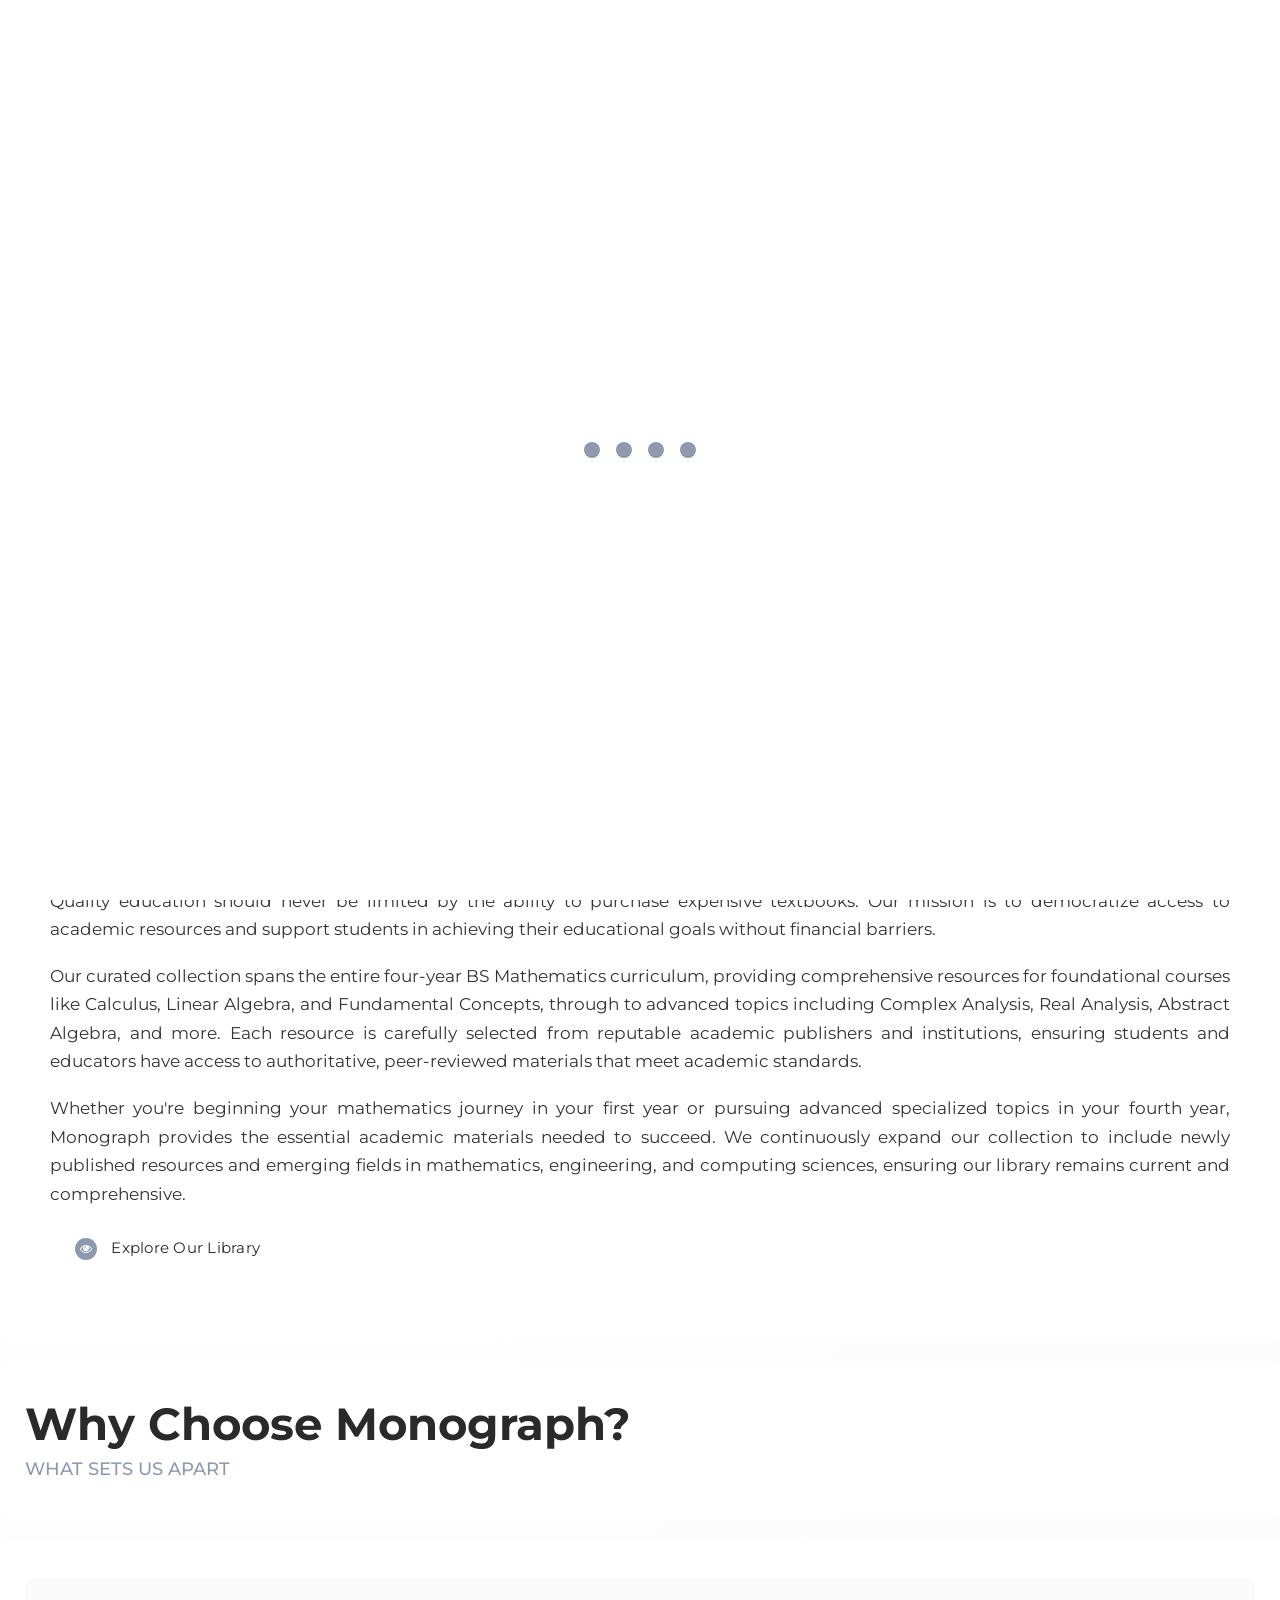
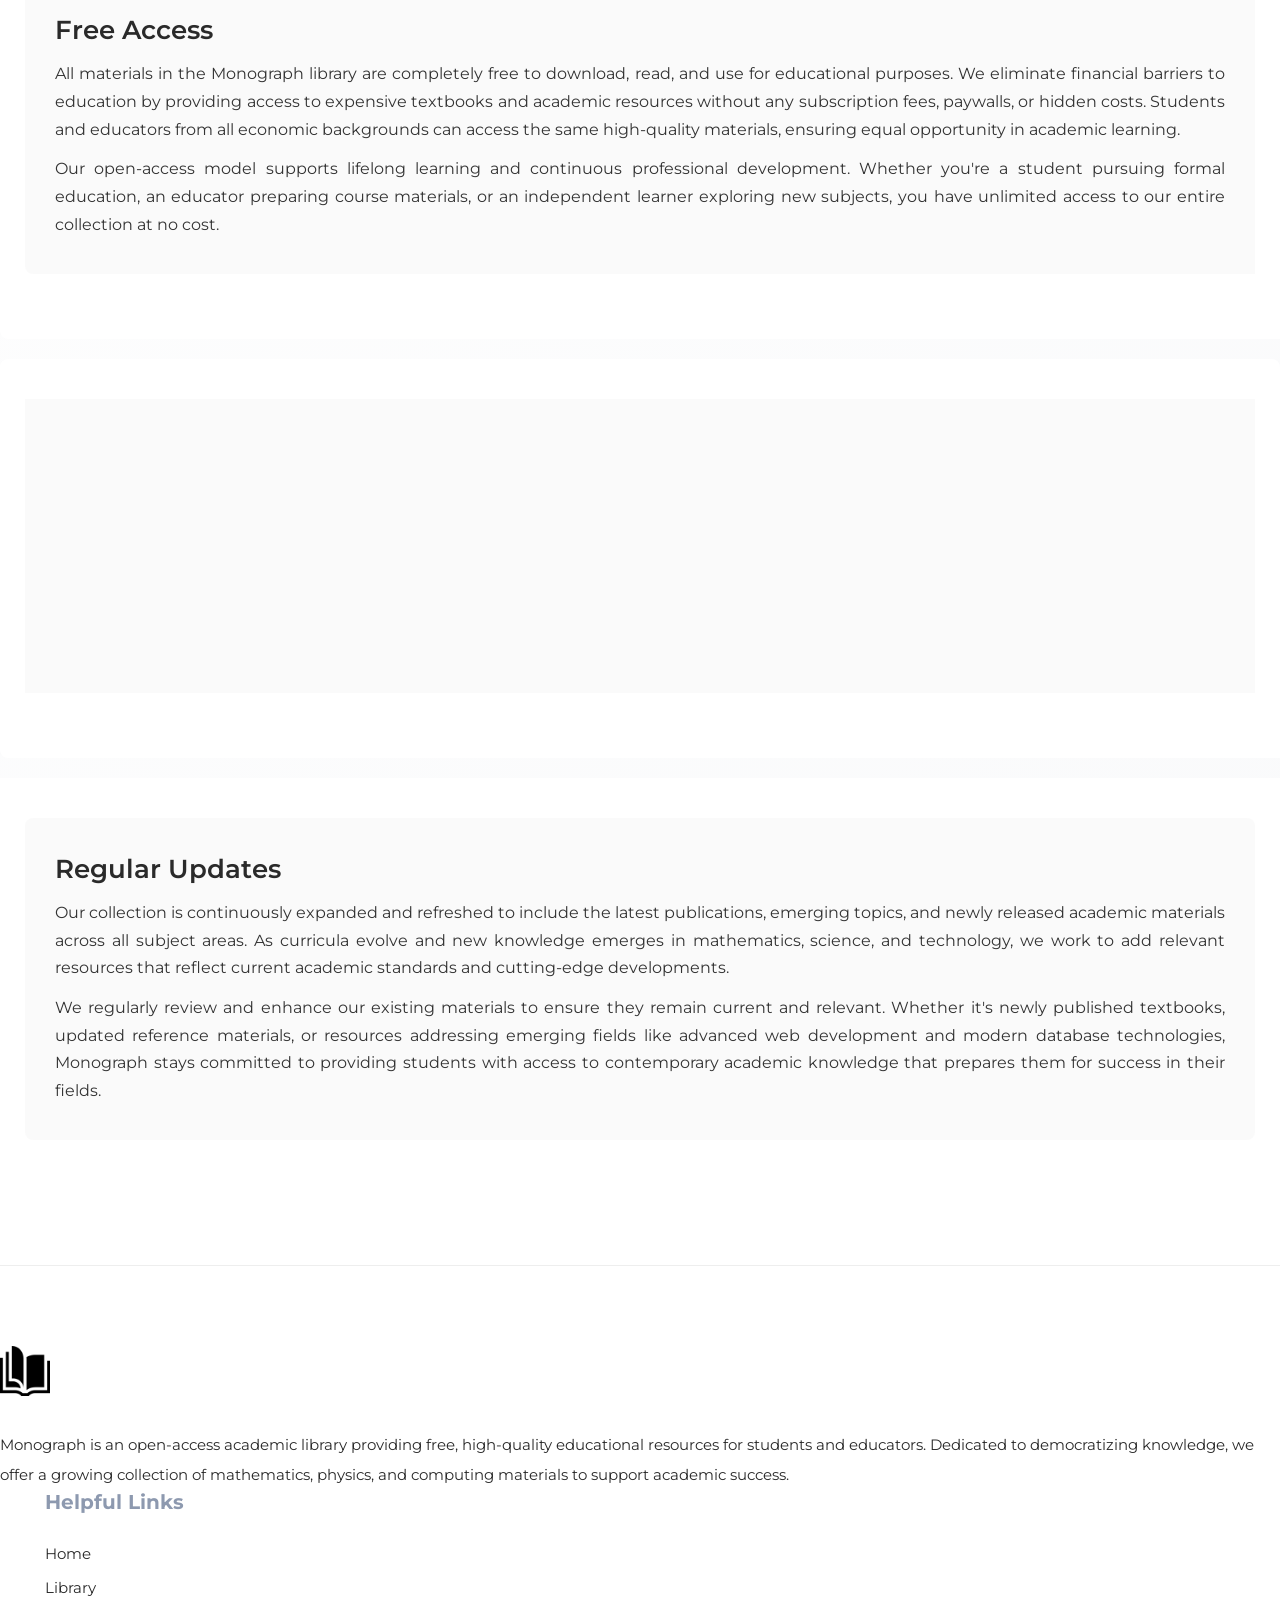
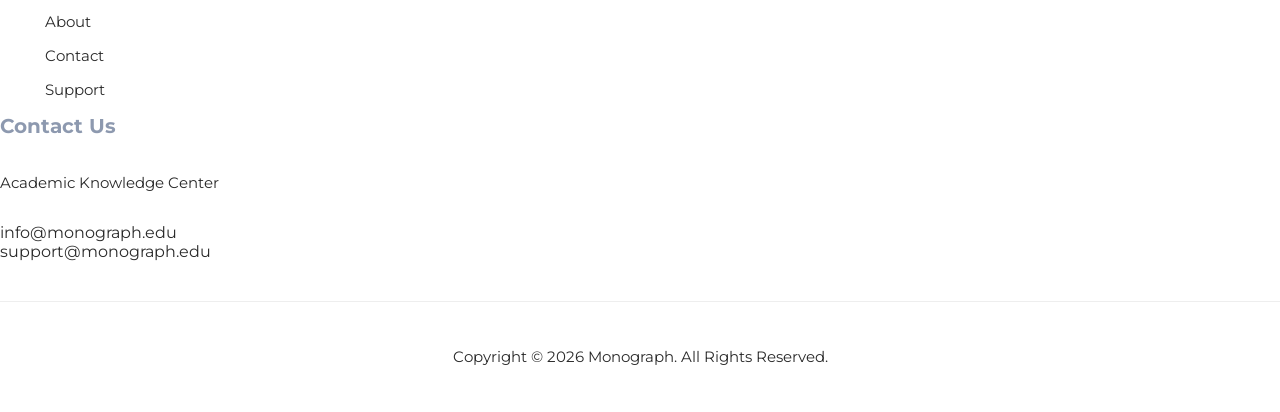
==== about.html @ db0bbe28 "Add files via upload" ====
<!DOCTYPE html>
<html lang="en">

  <head>

    <meta charset="UTF-8">
    <meta name="viewport" content="width=device-width, initial-scale=1, shrink-to-fit=no">
    <meta name="description" content="">
    <meta name="author" content="">
    <link rel="preconnect" href="https://fonts.gstatic.com">
    <link href="https://fonts.googleapis.com/css2?family=Montserrat:wght@100;200;300;400;500;600;700;800;900&display=swap" rel="stylesheet">
    
    <!-- Favicon -->
    <link rel="icon" type="image/png" href="assets/images/white-book-logo.png">

    <title>Monograph - Academic PDF Library</title>

    <!-- Bootstrap core CSS -->
    <link href="vendor/bootstrap/css/bootstrap.min.css" rel="stylesheet">

    <!-- Additional CSS Files -->
    <link rel="stylesheet" href="assets/css/fontawesome.css">
    <link rel="stylesheet" href="assets/css/styles.css">
    <link rel="stylesheet" href="assets/css/animated.css">
  </head>

<body>

  <!-- ***** Preloader Start ***** -->
  <div id="js-preloader" class="js-preloader">
    <div class="preloader-inner">
      <span class="dot"></span>
      <div class="dots">
        <span></span>
        <span></span>
        <span></span>
      </div>
    </div>
  </div>
  <!-- ***** Preloader End ***** -->

  <!-- ***** Header Area Start ***** -->
  <header class="header-area header-sticky wow slideInDown" data-wow-duration="0.75s" data-wow-delay="0s">
    <div class="container">
      <div class="row">
        <div class="col-12">
          <nav class="main-nav">
            <!-- ***** Logo Start ***** -->
            <a href="index.html" class="logo">
              <img src="assets/images/black-book-logo.png" alt="Monograph" style="height: 40px; width: auto;">
            </a>
            <!-- ***** Logo End ***** -->
            <!-- ***** Menu Start ***** -->
            <ul class="nav">
              <li><a href="index.html">Home</a></li>
              <li><a href="library.html">Library</a></li>
              <li><a href="about.html" class="active">About</a></li>
              <li><a href="contact.html">Contact</a></li> 
            </ul>        
            <a class='menu-trigger'>
                <span>Menu</span>
            </a>
            <!-- ***** Menu End ***** -->
          </nav>
        </div>
      </div>
    </div>
  </header>
  <!-- ***** Header Area End ***** -->

  <div class="page-heading">
    <div class="container">
      <div class="row">
        <div class="col-lg-8">
          <div class="top-text header-text">
            <h6>About Monograph</h6>
            <h2>Learn More About Our Mission</h2>
          </div>
        </div>
      </div>
    </div>
  </div>

  <div class="about-page">
    <div class="container">
      <div class="row">
        <div class="col-lg-12 about-section">
          <div class="section-heading">
            <h2>About Monograph</h2>
            <h6>Our Mission and Vision</h6>
          </div>
        </div>
        <div class="col-lg-12 about-section">
          <div class="right-content">
            <h4>Free Access to Academic Knowledge</h4>
            <p>Monograph is dedicated to providing completely free access to high-quality academic books and resources for all students and educators. Our comprehensive digital library contains textbooks, reference materials, lecture notes, and research papers across multiple academic disciplines including mathematics, physics, computer science, database management, web development, and specialized engineering fields.</p>
            <p>We firmly believe that knowledge should be accessible to everyone, regardless of their financial circumstances or geographical location. Quality education should never be limited by the ability to purchase expensive textbooks. Our mission is to democratize access to academic resources and support students in achieving their educational goals without financial barriers.</p>
            <p>Our curated collection spans the entire four-year BS Mathematics curriculum, providing comprehensive resources for foundational courses like Calculus, Linear Algebra, and Fundamental Concepts, through to advanced topics including Complex Analysis, Real Analysis, Abstract Algebra, and more. Each resource is carefully selected from reputable academic publishers and institutions, ensuring students and educators have access to authoritative, peer-reviewed materials that meet academic standards.</p>
            <p>Whether you're beginning your mathematics journey in your first year or pursuing advanced specialized topics in your fourth year, Monograph provides the essential academic materials needed to succeed. We continuously expand our collection to include newly published resources and emerging fields in mathematics, engineering, and computing sciences, ensuring our library remains current and comprehensive.</p>
            <div class="main-white-button">
              <a href="library.html"><i class="fa fa-eye"></i> Explore Our Library</a>
            </div>
          </div>
        </div>
        <div class="col-lg-12 about-section">
          <div class="section-heading">
            <h2>Why Choose Monograph?</h2>
            <h6>What Sets Us Apart</h6>
          </div>
        </div>
        <div class="col-lg-4 about-section">
          <div class="about-item">
            <h4>Free Access</h4>
            <p>All materials in the Monograph library are completely free to download, read, and use for educational purposes. We eliminate financial barriers to education by providing access to expensive textbooks and academic resources without any subscription fees, paywalls, or hidden costs. Students and educators from all economic backgrounds can access the same high-quality materials, ensuring equal opportunity in academic learning.</p>
            <p>Our open-access model supports lifelong learning and continuous professional development. Whether you're a student pursuing formal education, an educator preparing course materials, or an independent learner exploring new subjects, you have unlimited access to our entire collection at no cost.</p>
          </div>
        </div>
        <div class="col-lg-4 about-section">
          <div class="about-item">
            <h4>Quality Content</h4>
            <p>Every resource in our library meets rigorous academic standards. We carefully curate and verify all materials to ensure they are sourced from reputable publishers, recognized academic institutions, and established scholars in their respective fields. Our collection includes peer-reviewed textbooks, scholarly works, and materials from universities known for academic excellence.</p>
            <p>We maintain strict quality control to ensure accuracy, relevance, and pedagogical value. Each addition to our library is evaluated for correctness, clarity of presentation, and alignment with current academic standards. By providing only vetted, authoritative materials, we ensure that students receive reliable information they can depend on for their studies and research.</p>
          </div>
        </div>
        <div class="col-lg-4 about-section">
          <div class="about-item">
            <h4>Regular Updates</h4>
            <p>Our collection is continuously expanded and refreshed to include the latest publications, emerging topics, and newly released academic materials across all subject areas. As curricula evolve and new knowledge emerges in mathematics, science, and technology, we work to add relevant resources that reflect current academic standards and cutting-edge developments.</p>
            <p>We regularly review and enhance our existing materials to ensure they remain current and relevant. Whether it's newly published textbooks, updated reference materials, or resources addressing emerging fields like advanced web development and modern database technologies, Monograph stays committed to providing students with access to contemporary academic knowledge that prepares them for success in their fields.</p>
          </div>
        </div>
      </div>
    </div>
  </div>

  <footer>
    <div class="container">
      <div class="row">
        <div class="col-lg-4">
          <div class="about">
            <div class="logo">
              <img src="assets/images/black-book-logo.png" alt="Monograph" style="height: 50px; width: auto;">
            </div>
            <p>Monograph is an open-access academic library providing free, high-quality educational resources for students and educators. Dedicated to democratizing knowledge, we offer a growing collection of mathematics, physics, and computing materials to support academic success.</p>
          </div>
        </div>
        <div class="col-lg-4">
          <div class="helpful-links">
            <h4>Helpful Links</h4>
            <div class="row">
              <div class="col-lg-6">
                <ul>
                  <li><a href="index.html">Home</a></li>
                  <li><a href="library.html">Library</a></li>
                  <li><a href="about.html">About</a></li>
                  <li><a href="contact.html">Contact</a></li>
                </ul>
              </div>
              <div class="col-lg-6">
                <ul>
                  <li><a href="#">Support</a></li>
                </ul>
              </div>
            </div>
          </div>
        </div>
        <div class="col-lg-4">
          <div class="contact-us">
            <h4>Contact Us</h4>
            <p>Academic Knowledge Center</p>
            <div class="row">
              <div class="col-lg-6">
                <a href="#">info@monograph.edu</a>
              </div>
              <div class="col-lg-6">
                <a href="#">support@monograph.edu</a>
              </div>
            </div>
          </div>
        </div>
        <div class="col-lg-12">
          <div class="sub-footer">
            <p>Copyright © 2026 Monograph. All Rights Reserved.</p>
          </div>
        </div>
      </div>
    </div>
  </footer>

  <!-- Scripts -->
  <script src="vendor/jquery/jquery.min.js"></script>
  <script src="vendor/bootstrap/js/bootstrap.bundle.min.js"></script>
  <script src="assets/js/animation.js"></script>
  <script src="assets/js/custom.js"></script>

  <!-- Navigation Color Change on Scroll -->
  <script>
    document.addEventListener('DOMContentLoaded', function() {
      const navbar = document.querySelector('.header-area');
      const navLinks = document.querySelectorAll('.header-area .main-nav .nav li a');
      
      // Add inline styles to ensure Contact link changes color
      const style = document.createElement('style');
      style.textContent = `
        .header-area.scrolled-nav .main-nav .nav li a { color: #2a2a2a !important; }
        .header-area.scrolled-nav .main-nav .nav li a.active { color: #8d99af !important; }
        .header-area.scrolled-nav .main-nav .nav li:last-child a { color: #2a2a2a !important; }
        .header-area.scrolled-nav .main-nav .nav li:last-child a:hover { color: #8d99af !important; }
      `;
      document.head.appendChild(style);
      
      window.addEventListener('scroll', function() {
        const scrollPosition = window.scrollY;
        
        // If scrolled down more than 100px, change navigation colors
        if (scrollPosition > 100) {
          if (!navbar.classList.contains('scrolled-nav')) {
            navbar.classList.add('scrolled-nav');
          }
        } else {
          navbar.classList.remove('scrolled-nav');
        }
      });
      
      // Intersection Observer for About Page Section Animations
      const sections = document.querySelectorAll('.about-section');
      
      const observerOptions = {
        threshold: 0.2,
        rootMargin: '0px 0px -50px 0px'
      };
      
      const observer = new IntersectionObserver(function(entries) {
        entries.forEach(entry => {
          if (entry.isIntersecting) {
            entry.target.classList.add('fade-in');
          }
        });
      }, observerOptions);
      
      sections.forEach(section => {
        observer.observe(section);
      });
    });
  </script>

</body>

</html>
---- assets/css/styles.css ----
/*

Monograph - Academic Digital Library

*/

/* 
---------------------------------------------
font & reset css
--------------------------------------------- 
*/
@import url('https://fonts.googleapis.com/css2?family=Montserrat:wght@100;200;300;400;500;600;700;800;900&display=swap');
/* 
---------------------------------------------
reset
--------------------------------------------- 
*/
html, body, div, span, applet, object, iframe, h1, h2, h3, h4, h5, h6, p, blockquote, div
pre, a, abbr, acronym, address, big, cite, code, del, dfn, em, font, img, ins, kbd, q,
s, samp, small, strike, strong, sub, sup, tt, var, b, u, i, center, dl, dt, dd, ol, ul, li,
figure, header, nav, section, article, aside, footer, figcaption {
  margin: 0;
  padding: 0;
  border: 0;
  outline: 0;
}

/* clear fix */
.grid:after {
  content: '';
  display: block;
  clear: both;
}

/* ---- .grid-item ---- */

.grid-sizer,
.grid-item {
  width: 50%;
}

.grid-item {
  float: left;
}

.grid-item img {
  display: block;
  max-width: 100%;
}

.clearfix:after {
  content: ".";
  display: block;
  clear: both;
  visibility: hidden;
  line-height: 0;
  height: 0;
}

.clearfix {
  display: inline-block;
}

html[xmlns] .clearfix {
  display: block;
}

* html .clearfix {
  height: 1%;
}

ul, li {
  padding: 0;
  margin: 0;
  list-style: none;
}

header, nav, section, article, aside, footer, hgroup {
  display: block;
}

* {
  box-sizing: border-box;
}

html, body {
  font-family: 'Montserrat', sans-serif;
  font-weight: 400;
  background-color: #fff;
  -ms-text-size-adjust: 100%;
  -webkit-font-smoothing: antialiased;
  -moz-osx-font-smoothing: grayscale;
}

a {
  text-decoration: none !important;
}

h1, h2, h3, h4, h5, h6 {
  margin-top: 0px;
  margin-bottom: 0px;
}

ul {
  margin-bottom: 0px;
}

p {
  font-size: 15px;
  line-height: 30px;
  color: #2a2a2a;
}

img {
  margin-bottom: -3px;
  width: 100%;
  overflow: hidden;
}

/* 
---------------------------------------------
global styles
--------------------------------------------- 
*/
html,
body {
  background: #fff;
  font-family: 'Montserrat', sans-serif;
}

::selection {
  background: #03a4ed;
  color: #fff;
}

::-moz-selection {
  background: #03a4ed;
  color: #fff;
}

@media (max-width: 991px) {
  html, body {
    overflow-x: hidden;
  }
  .mobile-top-fix {
    margin-top: 30px;
    margin-bottom: 0px;
  }
  .mobile-bottom-fix {
    margin-bottom: 30px;
  }
  .mobile-bottom-fix-big {
    margin-bottom: 60px;
  }
}

.page-section {
  margin-top: 120px;
}

.section-heading h2 {
  font-size: 35px;
  margin-bottom: 25px;
  text-transform: capitalize;
  color: #2a2a2a;
  font-weight: 700;
  position: relative;
  z-index: 2;
  line-height: 44px;
}

.section-heading h6 {
  text-transform: uppercase;
  font-size: 15px;
  font-weight: 500;
  color: #8d99af;
}

.main-white-button a {
  display: inline-block;
  background-color: #fff;
  font-size: 15px;
  font-weight: 400;
  color: #2a2a2a;
  text-transform: capitalize;
  padding: 12px 25px;
  border-radius: 7px;
  letter-spacing: 0.25px;
  transition: all .3s;
}

.main-white-button a i {
  margin-right: 10px;
  width: 22px;
  height: 22px;
  background-color: #8d99af;
  color: #fff;
  border-radius: 50%;
  display: inline-block;
  text-align: center;
  font-size: 12px;
  line-height: 22px;
}

.main-white-button a:hover {
  background-color: #8d99af;
  color: #fff;
}

/* 
---------------------------------------------
header
--------------------------------------------- 
*/

.background-header {
  background-color: #fff!important;
  height: 80px!important;
  position: fixed!important;
  top: 0px;
  left: 0px;
  right: 0px;
  box-shadow: 0px 0px 10px rgba(0,0,0,0.15)!important;
}

.background-header .logo,
.background-header .main-nav .nav li a {
  color: #1e1e1e!important;
}

.background-header .main-nav .nav li:hover a {
  color: #8d99af!important;
}

.background-header .nav li a.active {
  color: #8d99af!important;
}

.header-area {
  background-color: transparent;
  border-bottom: 1px solid rgba(250,250,250,0.2);
  position: fixed;
  top: 0px;
  left: 0px;
  right: 0px;
  z-index: 100;
  height: 100px;
  -webkit-transition: all .5s ease 0s;
  -moz-transition: all .5s ease 0s;
  -o-transition: all .5s ease 0s;
  transition: all .5s ease 0s;
}

.header-area .main-nav {
  min-height: 80px;
  background: transparent;
}

.header-area .main-nav a.logo {
  background-image: url(../images/white-logo.png);
  width: 166px;
  height: 58px;
  display: inline-block;
  margin-top: 20px;
}

.background-header .main-nav a.logo {
  background-image: url(../images/black-logo.png);
  width: 164px;
  height: 58px;
  display: inline-block;
  margin-top: 10px;
}

.background-header .main-nav .nav {
  margin-top: 20px !important;
}

.header-area .main-nav .nav {
  float: right;
  margin-top: 30px;
  margin-right: 0px;
  background-color: transparent;
  -webkit-transition: all 0.3s ease 0s;
  -moz-transition: all 0.3s ease 0s;
  -o-transition: all 0.3s ease 0s;
  transition: all 0.3s ease 0s;
  position: relative;
  z-index: 999;
}

.header-area .main-nav .nav li {
  padding-left: 30px;
  padding-right: 30px;
}

.header-area .main-nav .nav li:last-child {
  padding-right: 0px;
  padding-left: 40px;
}

.header-area .main-nav .nav li:last-child a ,
.background-header .main-nav .nav li:last-child a {
  color: #2a2a2a !important;
  text-transform: capitalize;
  padding: 0px 20px;
  font-weight: 400;
}

.header-area .main-nav .nav li:last-child a i,
.background-header .main-nav .nav li:last-child a i {
  font-size: 12px!important;
  font-weight: 400 !important;
}

.background-header .main-nav .nav li:last-child .main-white-button a {
  background-color: #8d99af;
  color: #fff !important;
}

.background-header .main-nav .nav li:last-child .main-white-button a i {
  background-color: #fff;
  color: #8d99af;
}

.header-area .main-nav .nav li:last-child a {
  color: #fff !important;
}

.header-area .main-nav .nav li:last-child a:hover {
  color: #8d99af !important;
}

.header-area .main-nav .nav li:last-child a.active {
  color: #8d99af !important;
}

.header-area .main-nav .nav li a {
  display: block;
  font-weight: 500;
  font-size: 14px;
  color: #fff;
  text-transform: uppercase;
  -webkit-transition: all 0.3s ease 0s;
  -moz-transition: all 0.3s ease 0s;
  -o-transition: all 0.3s ease 0s;
  transition: all 0.3s ease 0s;
  height: 40px;
  line-height: 40px;
  border: transparent;
  letter-spacing: 1px;
}

.header-area .main-nav .nav li:hover a,
.header-area .main-nav .nav li a.active {
  color: #8d99af!important;
}

.background-header .main-nav .nav li:hover a,
.background-header .main-nav .nav li a.active {
  color: #8d99af!important;
  opacity: 1;
}

.header-area .main-nav .nav li:last-child a:hover ,
.background-header .main-nav .nav li:last-child a:hover {
  background-color: transparent;
  color: #8d99af !important;
}

.header-area .main-nav .menu-trigger {
  cursor: pointer;
  display: block;
  position: absolute;
  top: 33px;
  width: 32px;
  height: 40px;
  text-indent: -9999em;
  z-index: 99;
  right: 40px;
  display: none;
}

.background-header .main-nav .menu-trigger {
  top: 23px;
}

.header-area .main-nav .menu-trigger span,
.header-area .main-nav .menu-trigger span:before,
.header-area .main-nav .menu-trigger span:after {
  -moz-transition: all 0.4s;
  -o-transition: all 0.4s;
  -webkit-transition: all 0.4s;
  transition: all 0.4s;
  background-color: #1e1e1e;
  display: block;
  position: absolute;
  width: 30px;
  height: 2px;
  left: 0;
}

.background-header .main-nav .menu-trigger span,
.background-header .main-nav .menu-trigger span:before,
.background-header .main-nav .menu-trigger span:after {
  background-color: #1e1e1e;
}

.header-area .main-nav .menu-trigger span:before,
.header-area .main-nav .menu-trigger span:after {
  -moz-transition: all 0.4s;
  -o-transition: all 0.4s;
  -webkit-transition: all 0.4s;
  transition: all 0.4s;
  background-color: #1e1e1e;
  display: block;
  position: absolute;
  width: 30px;
  height: 2px;
  left: 0;
  width: 75%;
}

.background-header .main-nav .menu-trigger span:before,
.background-header .main-nav .menu-trigger span:after {
  background-color: #1e1e1e;
}

.header-area .main-nav .menu-trigger span:before,
.header-area .main-nav .menu-trigger span:after {
  content: "";
}

.header-area .main-nav .menu-trigger span {
  top: 16px;
}

.header-area .main-nav .menu-trigger span:before {
  -moz-transform-origin: 33% 100%;
  -ms-transform-origin: 33% 100%;
  -webkit-transform-origin: 33% 100%;
  transform-origin: 33% 100%;
  top: -10px;
  z-index: 10;
}

.header-area .main-nav .menu-trigger span:after {
  -moz-transform-origin: 33% 0;
  -ms-transform-origin: 33% 0;
  -webkit-transform-origin: 33% 0;
  transform-origin: 33% 0;
  top: 10px;
}

.header-area .main-nav .menu-trigger.active span,
.header-area .main-nav .menu-trigger.active span:before,
.header-area .main-nav .menu-trigger.active span:after {
  background-color: transparent;
  width: 100%;
}

.header-area .main-nav .menu-trigger.active span:before {
  -moz-transform: translateY(6px) translateX(1px) rotate(45deg);
  -ms-transform: translateY(6px) translateX(1px) rotate(45deg);
  -webkit-transform: translateY(6px) translateX(1px) rotate(45deg);
  transform: translateY(6px) translateX(1px) rotate(45deg);
  background-color: #1e1e1e;
}

.background-header .main-nav .menu-trigger.active span:before {
  background-color: #1e1e1e;
}

.header-area .main-nav .menu-trigger.active span:after {
  -moz-transform: translateY(-6px) translateX(1px) rotate(-45deg);
  -ms-transform: translateY(-6px) translateX(1px) rotate(-45deg);
  -webkit-transform: translateY(-6px) translateX(1px) rotate(-45deg);
  transform: translateY(-6px) translateX(1px) rotate(-45deg);
  background-color: #1e1e1e;
}

.background-header .main-nav .menu-trigger.active span:after {
  background-color: #1e1e1e;
}

.header-area.header-sticky {
  min-height: 80px;
}

.header-area .nav {
  margin-top: 30px;
}

.header-area.header-sticky .nav li a.active {
  color: #8d99af;
}

@media (max-width: 1200px) {
  .header-area .main-nav .nav li {
    padding-left: 12px;
    padding-right: 12px;
  }
  .header-area .main-nav:before {
    display: none;
  }
}

@media (max-width: 992px) {
  .header-area .main-nav .nav li:last-child  ,
  .background-header .main-nav .nav li:last-child {
    display: none;
  }
  .header-area .main-nav .nav li:nth-child(6),
  .background-header .main-nav .nav li:nth-child(6) {
    padding-right: 0px;
  }
}

@media (max-width: 767px) {
  .background-header .main-nav .nav {
    margin-top: 80px !important;
  }
  .header-area .main-nav .logo {
    color: #1e1e1e;
  }
  .header-area.header-sticky .nav li a:hover,
  .header-area.header-sticky .nav li a.active {
    color: #8d99af!important;
    opacity: 1;
  }
  .header-area {
    background-color: #f7f7f7;
    padding: 0px 15px;
    height: 100px;
    box-shadow: none;
    text-align: center;
  }
  .header-area .container {
    padding: 0px;
  }
  .header-area .logo {
    margin-left: 30px;
  }
  .header-area .menu-trigger {
    display: block !important;
  }
  .header-area .main-nav {
    overflow: hidden;
  }
  .header-area .main-nav .nav {
    float: none;
    width: 100%;
    display: none;
    -webkit-transition: all 0s ease 0s;
    -moz-transition: all 0s ease 0s;
    -o-transition: all 0s ease 0s;
    transition: all 0s ease 0s;
    margin-left: 0px;
  }
  .background-header .nav {
    margin-top: 80px;
  }
  .header-area .main-nav .nav li:first-child {
    border-top: 1px solid #eee;
  }
  .header-area.header-sticky .nav {
    margin-top: 100px;
  }
  .header-area .main-nav .nav li {
    width: 100%;
    background: #fff;
    border-bottom: 1px solid #e7e7e7;
    padding-left: 0px !important;
    padding-right: 0px !important;
  }
  .header-area .main-nav .nav li a {
    height: 50px !important;
    line-height: 50px !important;
    padding: 0px !important;
    border: none !important;
    background: #f7f7f7 !important;
    color: #191a20 !important;
  }
  .header-area .main-nav .nav li a:hover {
    background: #eee !important;
    color: #8d99af!important;
  }
}

@media (min-width: 767px) {
  .header-area .main-nav .nav {
    display: flex !important;
  }
}



/* 
---------------------------------------------
Banner Style
--------------------------------------------- 
*/

.main-banner {
  background-repeat: no-repeat;
  background-position: center center;
  background-size: cover;
  background-attachment: fixed;
  background-image: url(../images/banner-bg.jpg);
  padding: 250px 0px 150px 0px;
  position: relative;
  overflow: hidden;
  min-height: 600px;
  display: flex;
  align-items: center;
  justify-content: center;
}

.main-banner .top-text {
  text-align: center;
}

.main-banner .top-text h6 {
  color: #fff;
  font-size: 15px;
  font-weight: 500;
  text-transform: uppercase;
}

.main-banner .top-text h2 {
  color: #fff;
  font-size: 45px;
  font-weight: 800;
  text-transform: capitalize;
  margin-top: 15px;
  margin-bottom: 45px;
}

.main-banner ul.categories {
  width: 100%;
  margin-top: 60px;
  text-align: center;
}

.main-banner ul.categories li {
  display: inline-block;
  text-align: center;
  width: 18%;
}

.main-banner ul.categories li a {
  color: #fff;
  text-align: center;
  font-size: 15px;
  margin-top: 15px;
}

.main-banner ul.categories li .icon {
  display: block;
  margin: 0 auto 12px auto;
  width: 66px;
  height: 66px;
  border-radius: 50%;
  text-align: center;
  line-height: 62px;
  color: #8d99af;
  background-color: #fff;
  transition: all .5s;
}

.main-banner ul.categories li a:hover .icon {
  background-color: #2b2d42;
}

.main-banner ul.categories li .icon img {
  max-width: 27px;
}





/*
---------------------------------------
Popular Categories
---------------------------------------
*/

.popular-categories {
  margin-top: 120px;
  position: relative;
  z-index: 1;
}

.popular-categories .section-heading {
  text-align: center;
  margin-bottom: 80px;
}

.popular-categories .naccs {
  position: relative;
  background-color: #2b2d42;
  border-radius: 7px;
}

.popular-categories .icon {
  display: inline-block;
  width: 66px;
  height: 66px;
  border-radius: 50%;
  text-align: center;
  line-height: 62px;
  color: #8d99af;
  background-color: #fff;
  margin-right: 15px;
}

.popular-categories .icon img {
  max-width: 27px;
}

.popular-categories .naccs .menu div.first-thumb {
  border-top-left-radius: 7px;
}

.popular-categories .naccs .menu div.last-thumb {
  margin-bottom: 0px;
  border-bottom-left-radius: 7px;
}

.popular-categories .naccs .menu div:last-child {
  margin-bottom: 0px;
  border-bottom-left-radius: 7px;
}

.popular-categories .naccs .menu div {
  color: #fff;
  font-size: 15px;
  background-color: #8d99af;
  margin-bottom: 1px;
  height: 126px;
  text-align: left;
  padding: 0px 15px;
  line-height: 126px;
  cursor: pointer;
  position: relative;
  transition: 1s all cubic-bezier(0.075, 0.82, 0.165, 1);
}

.popular-categories .naccs .menu div.active,
.popular-categories .naccs .menu div.active .thumb {
  background-color: #2b2d42;
}

.popular-categories ul.nacc {
  position: relative;
  min-height: 100%;
  list-style: none;
  margin: 0;
  padding: 0;
  transition: 0.5s all cubic-bezier(0.075, 0.82, 0.165, 1);
}

.popular-categories ul.nacc li {
  opacity: 0;
  transform: translateX(-50px);
  position: absolute;
  list-style: none;
  transition: 1s all cubic-bezier(0.075, 0.82, 0.165, 1);
}

.popular-categories ul.nacc li.active {
  transition-delay: 0.3s;
  position: relative;
  z-index: 2;
  opacity: 1;
  transform: translateX(0px);
}

.popular-categories ul.nacc li {
  width: 100%;
}

.popular-categories .nacc .thumb .left-text {
  margin-left: 30px;
}

.popular-categories .nacc .thumb .left-text h4 {
  color: #fff;
  font-size: 20px;
  font-weight: 700;
  line-height: 35px;
  margin-bottom: 30px;
}

.popular-categories .nacc .thumb .left-text p {
  color: #fff;
  margin-bottom: 30px;
}

.popular-categories .nacc .thumb .right-image {
  padding: 60px;
  display: inline-flex;
} 

.popular-categories .nacc .thumb img {
  border-radius: 7px;
}

.popular-categories .nacc .thumb .left-text .main-white-button a{
  width: 100%;
  text-align: center;
}




/*
---------------------------------------------
Footer
---------------------------------------------
*/

footer {
  border-top: 1px solid #eee;
  padding-top: 80px;
  margin-top: 60px;
  clear: both;
  position: relative;
  z-index: 10;
}

footer h4 {
  font-size: 20px;
  font-weight: 700;
  color: #8d99af;
  margin-bottom: 30px;
}

footer p,
footer a {
  color: #2a2a2a;
}

footer .logo img {
  max-width: 163px;
  margin-bottom: 30px;
}

footer .helpful-links {
  margin: 0px 45px;
}

footer .helpful-links ul li {
  display: block;
  margin-bottom: 15px;
}

footer .helpful-links ul li a {
  font-size: 15px;
  transition: all .3s;
  cursor: pointer;
  display: block;
  text-decoration: none;
}

footer .helpful-links ul li a:hover {
  color: #8d99af;
  border-bottom: 1px solid #8d99af;
}

footer .contact-us p {
  margin-bottom: 25px;
}

footer .contact-us a {
  transition: all .3s;
  cursor: pointer;
  display: block;
  text-decoration: none;
}

footer .contact-us a:hover {
  color: #8d99af;
  border-bottom: 1px solid #8d99af;
}

footer .sub-footer {
  text-align: center;
  margin-top: 40px;
  padding: 40px 0px;
  border-top: 1px solid #eee;
}



/* 
---------------------------------------------
contact
--------------------------------------------- 
*/

.contact-page {
  margin: 120px 0px;
}

.contact-page .inner-content {
  background-color: #f7f7f7;
  border-radius: 7px;
  overflow: hidden;
}

.contact-page .inner-content #map {
  margin-bottom: -8px;
  overflow: hidden;
  border-top-left-radius: 7px;
  border-bottom-left-radius: 7px;
}

form#contact {
  position: relative;
  margin: 0px 60px 0px 45px;
}

form#contact input {
  width: 100%;
  height: 46px;
  border-radius: 7px;
  background-color: transparent;
  border: 1px solid #8d99af;
  outline: none;
  font-size: 15px;
  font-weight: 300;
  color: #8d99af;
  padding: 0px 15px;
  margin-bottom: 30px;
}

form#contact ul li {
  display: inline-block;
  margin-right: 30px;
}

form#contact ul li:last-child {
  margin-right: 0px;
}

form#contact input[type=checkbox] {
  display: inline-block;
  width: 15px;
  min-width: 15px;
  height: 15px;
  background-color: transparent;
  border: 1px solid #8d99af;
  outline: none;
  cursor: pointer;
}

form#contact span {
  color: #8d99af;
  font-size: 14px;
  font-weight: 500;
  margin-left: 8px;
}

form#contact input::placeholder {
  color: #8d99af;
  font-weight: 500;
}

form#contact textarea {
  margin-top: 10px;
  width: 100%;
  min-width: 100%;
  max-width: 100%;
  max-height: 180px;
  min-height: 140px;
  height: 140px;
  border-radius: 7px;
  background-color: transparent;
  border: 1px solid #8d99af;
  outline: none;
  font-size: 15px;
  font-weight: 300;
  color: #8d99af;
  padding: 15px;
  margin-bottom: 30px;
}

form#contact textarea::placeholder {
  color: #8d99af;
  font-weight: 500;
}

form#contact button {
  margin-bottom: -15px;
  display: inline-block;
  background-color: #8d99af;
  font-size: 15px;
  font-weight: 400;
  color: #fff;
  text-transform: capitalize;
  padding: 12px 25px;
  border-radius: 7px;
  letter-spacing: 0.25px;
  border: none;
  outline: none;
  transition: all .3s;
}

form#contact button i {
  margin-right: 10px;
  width: 24px;
  height: 24px;
  background-color: #2b2d42;
  color: #fff;
  border-radius: 50%;
  display: inline-block;
  text-align: center;
  font-size: 12px;
  line-height: 24px;
}

form#contact button:hover {
  background-color: #2b2d42;
  color: #fff;
}


/* 
---------------------------------------------
Page Heading
--------------------------------------------- 
*/

.page-heading {
  background-repeat: no-repeat;
  background-position: center center;
  background-size: cover;
  background-attachment: fixed;
  background-image: url(../images/heading-bg.jpg);
  padding: 200px 0px 100px 0px;
  position: relative;
  overflow: hidden;
  min-height: 400px;
  display: flex;
  align-items: center;
  justify-content: flex-start;
}

.page-heading .top-text {
  text-align: left;
}

.page-heading .top-text h6 {
  color: #fff;
  font-size: 15px;
  font-weight: 500;
  text-transform: uppercase;
}

.page-heading .top-text h2 {
  color: #fff;
  line-height: 70px;
  font-size: 45px;
  font-weight: 800;
  text-transform: capitalize;
  margin-top: 15px;
}




/* 
---------------------------------------------
Listing Page
--------------------------------------------- 
*/



/* 
---------------------------------------------
Pre Loader
--------------------------------------------- 
*/

.js-preloader {
    position: fixed;
    top: 0;
    left: 0;
    right: 0;
    bottom: 0;
    background-color: #fff;
    display: -webkit-box;
    display: flex;
    -webkit-box-align: center;
    align-items: center;
    -webkit-box-pack: center;
    justify-content: center;
    opacity: 1;
    visibility: visible;
    z-index: 9999;
    -webkit-transition: opacity 0.25s ease;
    transition: opacity 0.25s ease;
}

.js-preloader.loaded {
    opacity: 0;
    visibility: hidden;
    pointer-events: none;
}

@-webkit-keyframes dot {
    50% {
        -webkit-transform: translateX(96px);
        transform: translateX(96px);
    }
}

@keyframes dot {
    50% {
        -webkit-transform: translateX(96px);
        transform: translateX(96px);
    }
}

@-webkit-keyframes dots {
    50% {
        -webkit-transform: translateX(-31px);
        transform: translateX(-31px);
    }
}

@keyframes dots {
    50% {
        -webkit-transform: translateX(-31px);
        transform: translateX(-31px);
    }
}

.preloader-inner {
    position: relative;
    width: 142px;
    height: 40px;
    background: #fff;
}

.preloader-inner .dot {
    position: absolute;
    width: 16px;
    height: 16px;
    top: 12px;
    left: 15px;
    background: #8d99af;
    border-radius: 50%;
    -webkit-transform: translateX(0);
    transform: translateX(0);
    -webkit-animation: dot 2.8s infinite;
    animation: dot 2.8s infinite;
}

.preloader-inner .dots {
    -webkit-transform: translateX(0);
    transform: translateX(0);
    margin-top: 12px;
    margin-left: 31px;
    -webkit-animation: dots 2.8s infinite;
    animation: dots 2.8s infinite;
}

.preloader-inner .dots span {
    display: block;
    float: left;
    width: 16px;
    height: 16px;
    margin-left: 16px;
    background: #8d99af;
    border-radius: 50%;
}


/* 
---------------------------------------------
About Page Animations & Styling
--------------------------------------------- 
*/

@keyframes fadeInUp {
    from {
        opacity: 0;
        transform: translateY(20px);
    }
    to {
        opacity: 1;
        transform: translateY(0);
    }
}

.about-page {
    background: linear-gradient(rgba(255, 255, 255, 0.92), rgba(255, 255, 255, 0.92)), url('../images/tabs-image-01.jpg') center/cover fixed;
    min-height: 100vh;
    position: relative;
}

.about-page::before {
    content: '';
    position: absolute;
    top: 0;
    left: 0;
    right: 0;
    bottom: 0;
    background: linear-gradient(135deg, rgba(255,255,255,0.08), rgba(141,153,175,0.05));
    pointer-events: none;
}

.about-page .container {
    position: relative;
    z-index: 1;
}

.about-page .about-section {
    padding: 40px 25px;
    margin: 20px 0;
    background: rgba(255, 255, 255, 0.88);
    backdrop-filter: blur(5px);
    border-radius: 8px;
    transition: opacity 0.6s ease-in-out;
    opacity: 1;
}

.about-section.fade-in {
    animation: fadeInUp 0.6s ease-in-out forwards;
}

.about-section.fade-out {
    opacity: 0.3;
}

.about-page .section-heading h2 {
    font-size: 2.8rem;
    margin-bottom: 12px;
    font-weight: 700;
}

.about-page .section-heading h6 {
    font-size: 1.1rem;
    margin-bottom: 0;
}

.about-page .right-content {
    padding: 30px 25px;
}

.about-page .right-content h4 {
    font-size: 1.8rem;
    font-weight: 600;
    margin-bottom: 20px;
    color: #2a2a2a;
}

.about-page .right-content p {
    font-size: 1.05rem;
    line-height: 1.7;
    color: #333;
    margin-bottom: 18px;
    text-align: justify;
}

.about-page .about-item {
    padding: 35px 30px;
    margin-bottom: 25px;
    background: rgba(249, 249, 249, 0.85);
    backdrop-filter: blur(4px);
    border-radius: 8px;
    transition: all 0.3s ease;
}

.about-page .about-item:hover {
    background: rgba(240, 240, 240, 0.9);
    transform: translateY(-3px);
}

.about-page .about-item h4 {
    font-size: 1.6rem;
    font-weight: 600;
    margin-bottom: 15px;
    color: #2a2a2a;
}

.about-page .about-item p {
    font-size: 1.02rem;
    line-height: 1.7;
    color: #333;
    margin-bottom: 12px;
    text-align: justify;
}

.about-page .about-item p:last-child {
    margin-bottom: 0;
}


/* 
---------------------------------------------
responsive
--------------------------------------------- 
*/

@media (max-width: 1200px) {
  .popular-categories .icon {
    margin-left: 50%;
    transform: translateX(-33px);
    text-align: center;
    display: inline-block;
  }
  .popular-categories .naccs .menu .thumb {
    color: transparent;
  }
}

@media (max-width: 992px) {
  .popular-categories .nacc .thumb .left-text {
    margin: 30px;
  }
  .popular-categories .nacc .thumb .right-image {
    padding: 0px;
    margin: 0px 30px 30px 30px;
    display: block;
  }
  .popular-categories .naccs .menu div.first-thumb {
    border-top-right-radius: 7px;
  }
  .popular-categories .naccs .menu div.last-thumb {
    border-bottom-left-radius: 0px;
  }
  footer {
    text-align: center;
  }
  footer .about,
  footer .helpful-links {
    margin-bottom: 45px;
  }
  form#contact {
    margin-top: 45px;
    margin-bottom: 55px;
  }
}

@media (max-width: 767px) {
  .main-banner ul.categories li a {
    color: transparent;
  }
  .header-area .main-nav a.logo {
    background-image: url(../images/black-logo.png);
    float: left;
  }
  .header-area .logo {
    margin-left: 0px;
  }
  .header-area .main-nav .menu-trigger {
    right: 15px;
  }
}
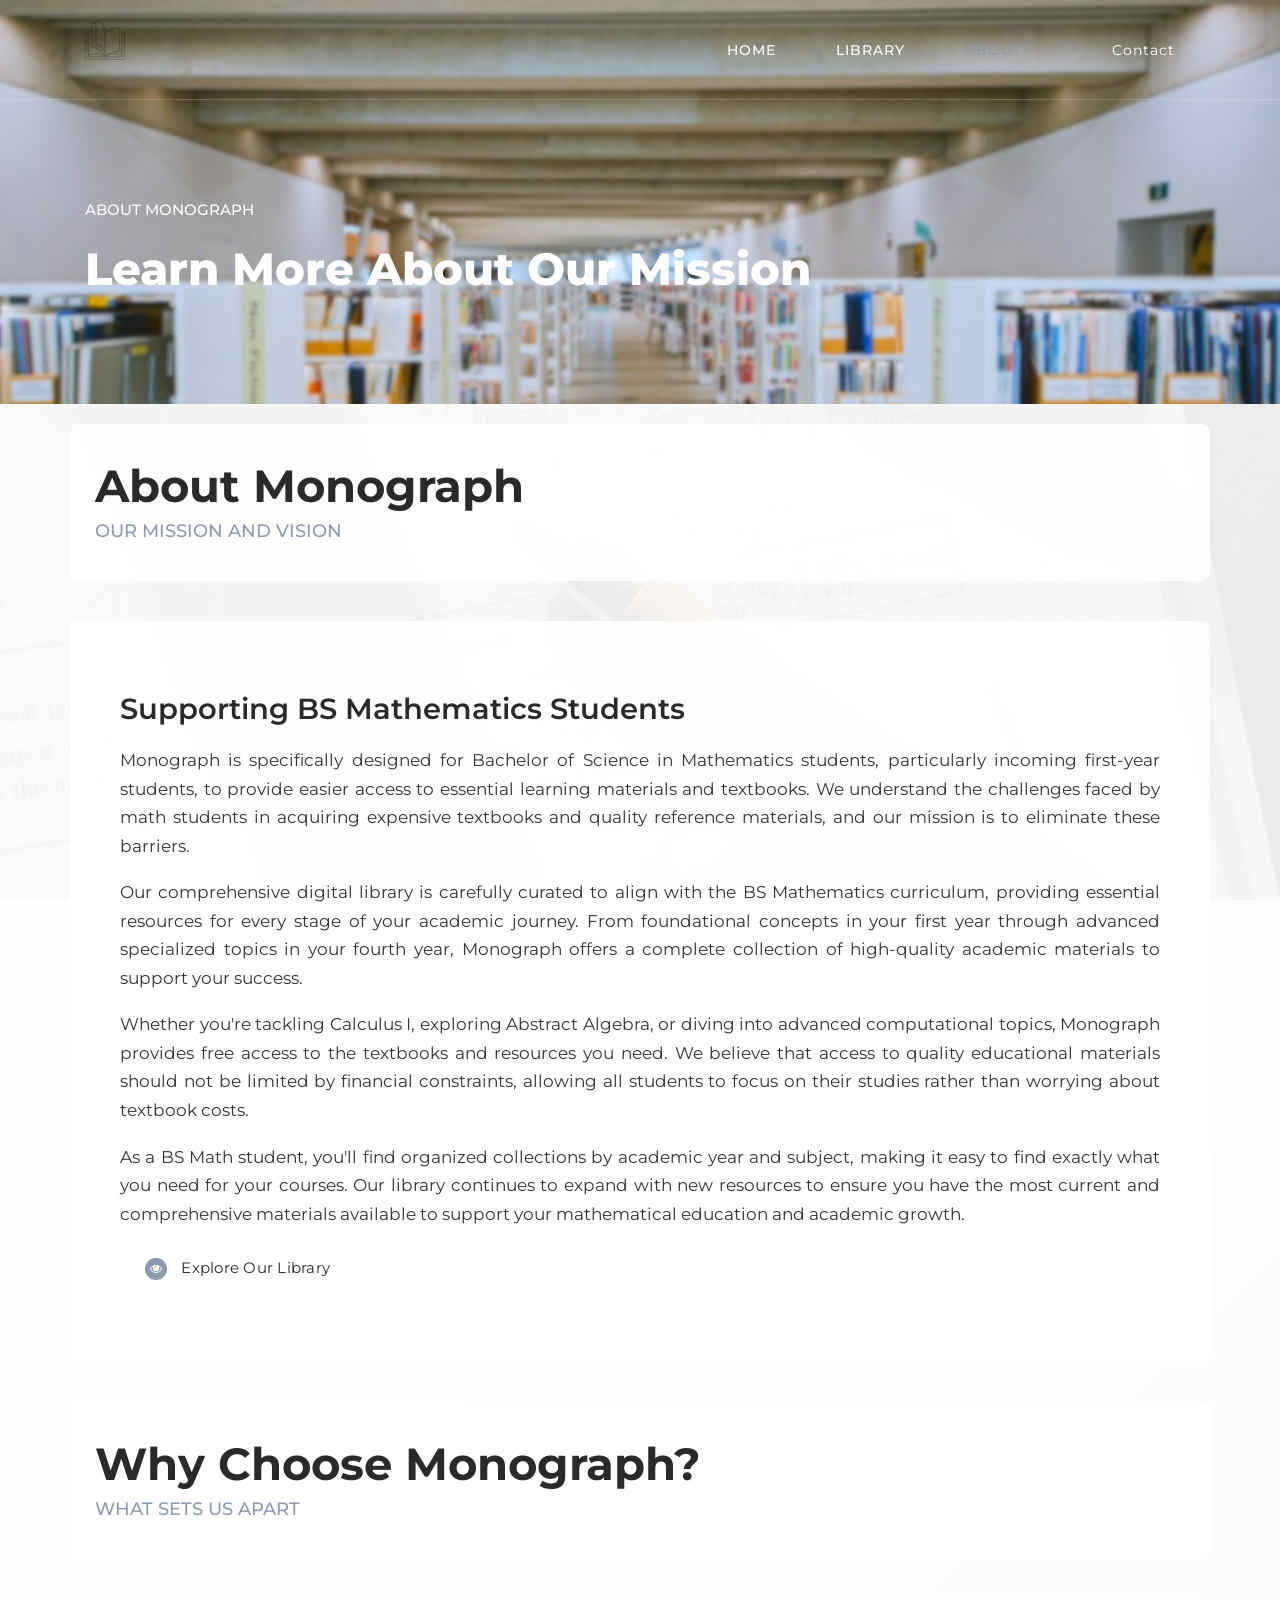
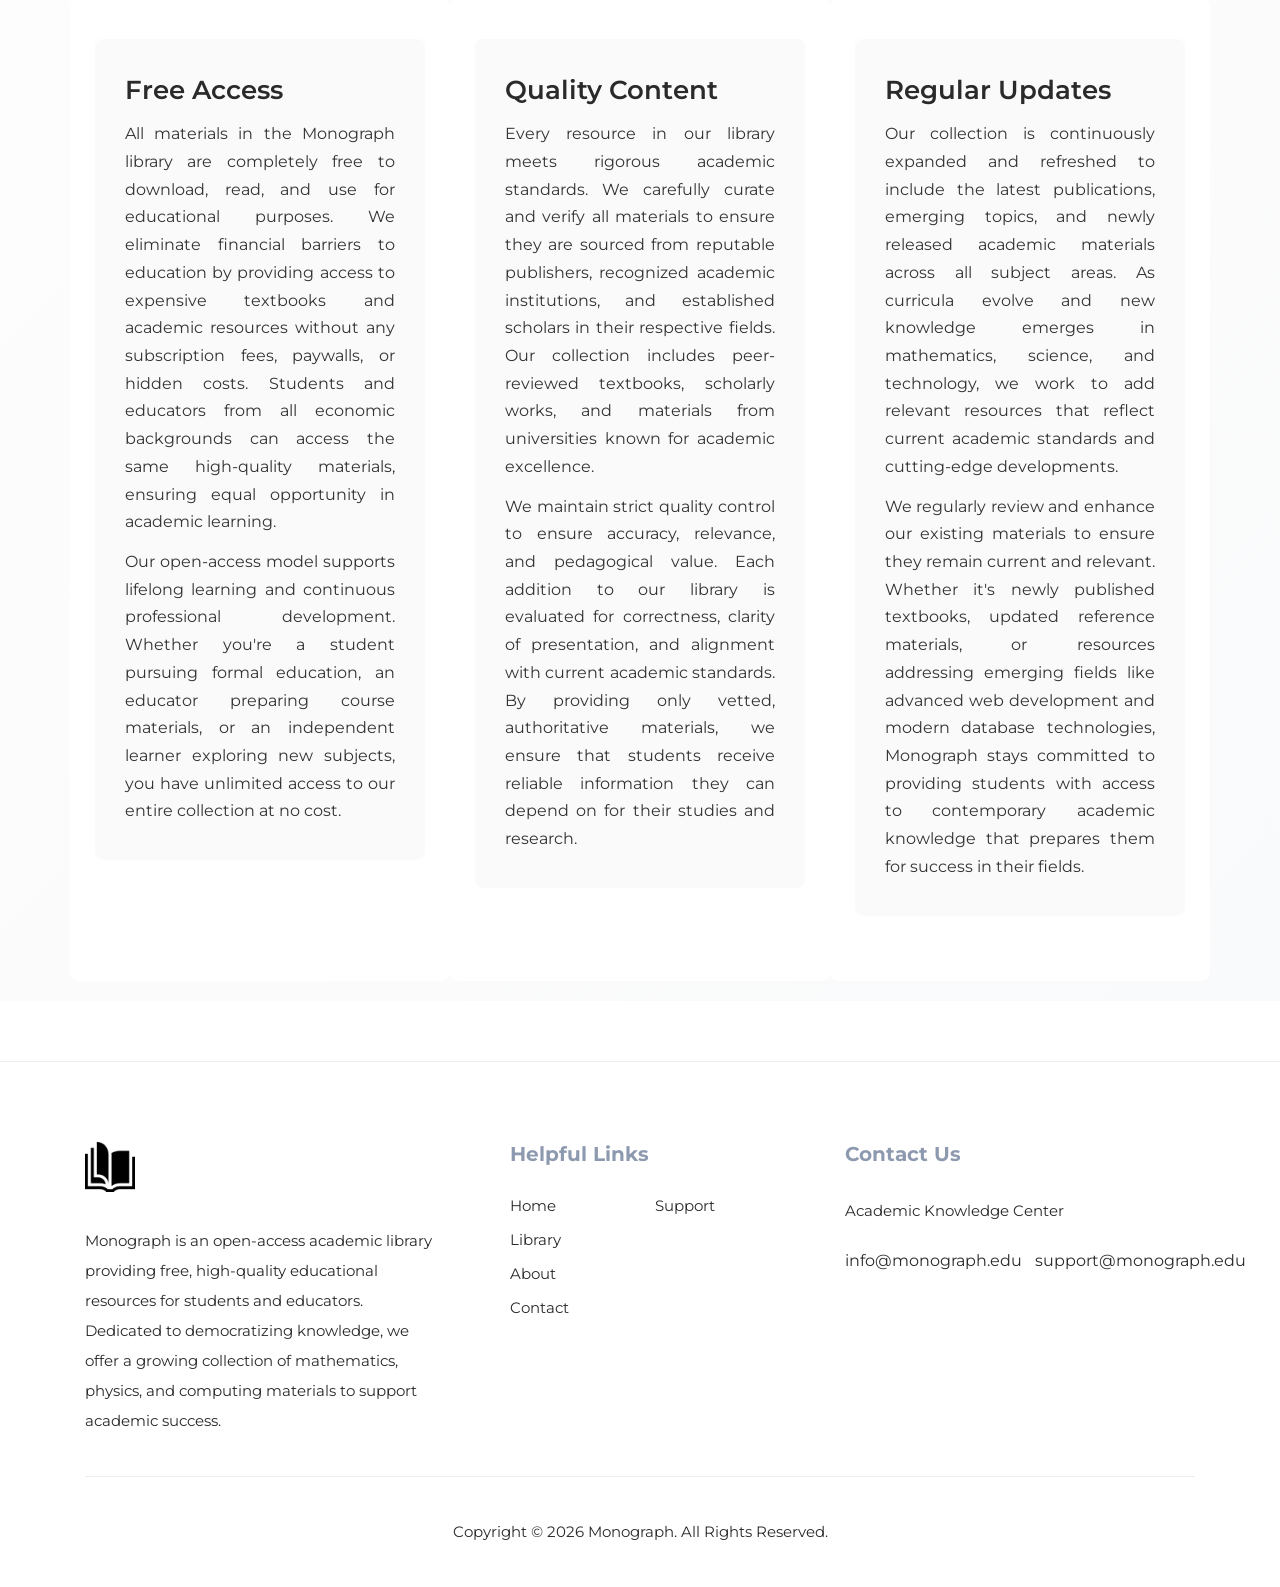
==== commit 9252127b: "Add files via upload" ====
--- a/about.html
+++ b/about.html
@@ -15,10 +15,7 @@
 
     <title>Monograph - Academic PDF Library</title>
 
-    <!-- Bootstrap core CSS -->
-    <link href="vendor/bootstrap/css/bootstrap.min.css" rel="stylesheet">
-
-    <!-- Additional CSS Files -->
+    <!-- CSS Files -->
     <link rel="stylesheet" href="assets/css/fontawesome.css">
     <link rel="stylesheet" href="assets/css/styles.css">
     <link rel="stylesheet" href="assets/css/animated.css">
@@ -47,7 +44,7 @@
           <nav class="main-nav">
             <!-- ***** Logo Start ***** -->
             <a href="index.html" class="logo">
-              <img src="assets/images/black-book-logo.png" alt="Monograph" style="height: 40px; width: auto;">
+              <img src="assets/images/white-book-logo.png" alt="Monograph" style="height: 40px; width: auto;" class="logo-img">
             </a>
             <!-- ***** Logo End ***** -->
             <!-- ***** Menu Start ***** -->
@@ -92,11 +89,11 @@
         </div>
         <div class="col-lg-12 about-section">
           <div class="right-content">
-            <h4>Free Access to Academic Knowledge</h4>
-            <p>Monograph is dedicated to providing completely free access to high-quality academic books and resources for all students and educators. Our comprehensive digital library contains textbooks, reference materials, lecture notes, and research papers across multiple academic disciplines including mathematics, physics, computer science, database management, web development, and specialized engineering fields.</p>
-            <p>We firmly believe that knowledge should be accessible to everyone, regardless of their financial circumstances or geographical location. Quality education should never be limited by the ability to purchase expensive textbooks. Our mission is to democratize access to academic resources and support students in achieving their educational goals without financial barriers.</p>
-            <p>Our curated collection spans the entire four-year BS Mathematics curriculum, providing comprehensive resources for foundational courses like Calculus, Linear Algebra, and Fundamental Concepts, through to advanced topics including Complex Analysis, Real Analysis, Abstract Algebra, and more. Each resource is carefully selected from reputable academic publishers and institutions, ensuring students and educators have access to authoritative, peer-reviewed materials that meet academic standards.</p>
-            <p>Whether you're beginning your mathematics journey in your first year or pursuing advanced specialized topics in your fourth year, Monograph provides the essential academic materials needed to succeed. We continuously expand our collection to include newly published resources and emerging fields in mathematics, engineering, and computing sciences, ensuring our library remains current and comprehensive.</p>
+            <h4>Supporting BS Mathematics Students</h4>
+            <p>Monograph is specifically designed for Bachelor of Science in Mathematics students, particularly incoming first-year students, to provide easier access to essential learning materials and textbooks. We understand the challenges faced by math students in acquiring expensive textbooks and quality reference materials, and our mission is to eliminate these barriers.</p>
+            <p>Our comprehensive digital library is carefully curated to align with the BS Mathematics curriculum, providing essential resources for every stage of your academic journey. From foundational concepts in your first year through advanced specialized topics in your fourth year, Monograph offers a complete collection of high-quality academic materials to support your success.</p>
+            <p>Whether you're tackling Calculus I, exploring Abstract Algebra, or diving into advanced computational topics, Monograph provides free access to the textbooks and resources you need. We believe that access to quality educational materials should not be limited by financial constraints, allowing all students to focus on their studies rather than worrying about textbook costs.</p>
+            <p>As a BS Math student, you'll find organized collections by academic year and subject, making it easy to find exactly what you need for your courses. Our library continues to expand with new resources to ensure you have the most current and comprehensive materials available to support your mathematical education and academic growth.</p>
             <div class="main-white-button">
               <a href="library.html"><i class="fa fa-eye"></i> Explore Our Library</a>
             </div>
@@ -188,8 +185,6 @@
   </footer>
 
   <!-- Scripts -->
-  <script src="vendor/jquery/jquery.min.js"></script>
-  <script src="vendor/bootstrap/js/bootstrap.bundle.min.js"></script>
   <script src="assets/js/animation.js"></script>
   <script src="assets/js/custom.js"></script>
 
@@ -197,11 +192,15 @@
   <script>
     document.addEventListener('DOMContentLoaded', function() {
       const navbar = document.querySelector('.header-area');
+      const logoImg = document.querySelector('.logo-img');
       const navLinks = document.querySelectorAll('.header-area .main-nav .nav li a');
       
-      // Add inline styles to ensure Contact link changes color
+      // Add inline styles to ensure Contact link changes color and logo fades
       const style = document.createElement('style');
       style.textContent = `
+        .logo-img {
+          transition: opacity 0.4s ease !important;
+        }
         .header-area.scrolled-nav .main-nav .nav li a { color: #2a2a2a !important; }
         .header-area.scrolled-nav .main-nav .nav li a.active { color: #8d99af !important; }
         .header-area.scrolled-nav .main-nav .nav li:last-child a { color: #2a2a2a !important; }
@@ -212,13 +211,29 @@
       window.addEventListener('scroll', function() {
         const scrollPosition = window.scrollY;
         
-        // If scrolled down more than 100px, change navigation colors
+        // If scrolled down more than 100px, change navigation colors and logo
         if (scrollPosition > 100) {
           if (!navbar.classList.contains('scrolled-nav')) {
             navbar.classList.add('scrolled-nav');
           }
+          // Fade logo and swap to black
+          if (logoImg && logoImg.src.includes('white-book-logo')) {
+            logoImg.style.opacity = '0';
+            setTimeout(() => {
+              logoImg.src = 'assets/images/black-book-logo.png';
+              logoImg.style.opacity = '1';
+            }, 200);
+          }
         } else {
           navbar.classList.remove('scrolled-nav');
+          // Fade logo back to white
+          if (logoImg && logoImg.src.includes('black-book-logo')) {
+            logoImg.style.opacity = '0';
+            setTimeout(() => {
+              logoImg.src = 'assets/images/white-book-logo.png';
+              logoImg.style.opacity = '1';
+            }, 200);
+          }
         }
       });
       
--- a/assets/css/styles.css
+++ b/assets/css/styles.css
@@ -1347,6 +1347,156 @@
   }
 }
 
+/* 
+---------------------------------------------
+Bootstrap Grid System (Essential)
+--------------------------------------------- 
+*/
+.container {
+  width: 100%;
+  padding-right: 15px;
+  padding-left: 15px;
+  margin-right: auto;
+  margin-left: auto;
+}
+
+.container-fluid {
+  width: 100%;
+  padding-right: 15px;
+  padding-left: 15px;
+  margin-right: auto;
+  margin-left: auto;
+}
+
+.row {
+  display: flex;
+  flex-wrap: wrap;
+  margin-right: -15px;
+  margin-left: -15px;
+}
+
+[class*="col-"] {
+  position: relative;
+  width: 100%;
+  padding-right: 15px;
+  padding-left: 15px;
+}
+
+/* Extra small devices (portrait phones, less than 576px) */
+.col-1  { flex: 0 0 8.333%; max-width: 8.333%; }
+.col-2  { flex: 0 0 16.666%; max-width: 16.666%; }
+.col-3  { flex: 0 0 25%; max-width: 25%; }
+.col-4  { flex: 0 0 33.333%; max-width: 33.333%; }
+.col-5  { flex: 0 0 41.666%; max-width: 41.666%; }
+.col-6  { flex: 0 0 50%; max-width: 50%; }
+.col-7  { flex: 0 0 58.333%; max-width: 58.333%; }
+.col-8  { flex: 0 0 66.666%; max-width: 66.666%; }
+.col-9  { flex: 0 0 75%; max-width: 75%; }
+.col-10 { flex: 0 0 83.333%; max-width: 83.333%; }
+.col-11 { flex: 0 0 91.666%; max-width: 91.666%; }
+.col-12 { flex: 0 0 100%; max-width: 100%; }
+
+.offset-1  { margin-left: 8.333%; }
+.offset-2  { margin-left: 16.666%; }
+.offset-3  { margin-left: 25%; }
+.offset-4  { margin-left: 33.333%; }
+.offset-5  { margin-left: 41.666%; }
+.offset-6  { margin-left: 50%; }
+.offset-7  { margin-left: 58.333%; }
+.offset-8  { margin-left: 66.666%; }
+.offset-9  { margin-left: 75%; }
+.offset-10 { margin-left: 83.333%; }
+.offset-11 { margin-left: 91.666%; }
+
+/* Small devices (landscape phones, 576px and up) */
+@media (min-width: 576px) {
+  .container { max-width: 540px; }
+  
+  .col-sm-1  { flex: 0 0 8.333%; max-width: 8.333%; }
+  .col-sm-2  { flex: 0 0 16.666%; max-width: 16.666%; }
+  .col-sm-3  { flex: 0 0 25%; max-width: 25%; }
+  .col-sm-4  { flex: 0 0 33.333%; max-width: 33.333%; }
+  .col-sm-5  { flex: 0 0 41.666%; max-width: 41.666%; }
+  .col-sm-6  { flex: 0 0 50%; max-width: 50%; }
+  .col-sm-7  { flex: 0 0 58.333%; max-width: 58.333%; }
+  .col-sm-8  { flex: 0 0 66.666%; max-width: 66.666%; }
+  .col-sm-9  { flex: 0 0 75%; max-width: 75%; }
+  .col-sm-10 { flex: 0 0 83.333%; max-width: 83.333%; }
+  .col-sm-11 { flex: 0 0 91.666%; max-width: 91.666%; }
+  .col-sm-12 { flex: 0 0 100%; max-width: 100%; }
+}
+
+/* Medium devices (tablets, 768px and up) */
+@media (min-width: 768px) {
+  .container { max-width: 720px; }
+  
+  .col-md-1  { flex: 0 0 8.333%; max-width: 8.333%; }
+  .col-md-2  { flex: 0 0 16.666%; max-width: 16.666%; }
+  .col-md-3  { flex: 0 0 25%; max-width: 25%; }
+  .col-md-4  { flex: 0 0 33.333%; max-width: 33.333%; }
+  .col-md-5  { flex: 0 0 41.666%; max-width: 41.666%; }
+  .col-md-6  { flex: 0 0 50%; max-width: 50%; }
+  .col-md-7  { flex: 0 0 58.333%; max-width: 58.333%; }
+  .col-md-8  { flex: 0 0 66.666%; max-width: 66.666%; }
+  .col-md-9  { flex: 0 0 75%; max-width: 75%; }
+  .col-md-10 { flex: 0 0 83.333%; max-width: 83.333%; }
+  .col-md-11 { flex: 0 0 91.666%; max-width: 91.666%; }
+  .col-md-12 { flex: 0 0 100%; max-width: 100%; }
+}
+
+/* Large devices (desktops, 992px and up) */
+@media (min-width: 992px) {
+  .container { max-width: 960px; }
+  
+  .col-lg-1  { flex: 0 0 8.333%; max-width: 8.333%; }
+  .col-lg-2  { flex: 0 0 16.666%; max-width: 16.666%; }
+  .col-lg-3  { flex: 0 0 25%; max-width: 25%; }
+  .col-lg-4  { flex: 0 0 33.333%; max-width: 33.333%; }
+  .col-lg-5  { flex: 0 0 41.666%; max-width: 41.666%; }
+  .col-lg-6  { flex: 0 0 50%; max-width: 50%; }
+  .col-lg-7  { flex: 0 0 58.333%; max-width: 58.333%; }
+  .col-lg-8  { flex: 0 0 66.666%; max-width: 66.666%; }
+  .col-lg-9  { flex: 0 0 75%; max-width: 75%; }
+  .col-lg-10 { flex: 0 0 83.333%; max-width: 83.333%; }
+  .col-lg-11 { flex: 0 0 91.666%; max-width: 91.666%; }
+  .col-lg-12 { flex: 0 0 100%; max-width: 100%; }
+  
+  .offset-lg-1  { margin-left: 8.333%; }
+  .offset-lg-2  { margin-left: 16.666%; }
+  .offset-lg-3  { margin-left: 25%; }
+  .offset-lg-4  { margin-left: 33.333%; }
+  .offset-lg-5  { margin-left: 41.666%; }
+  .offset-lg-6  { margin-left: 50%; }
+  .offset-lg-7  { margin-left: 58.333%; }
+  .offset-lg-8  { margin-left: 66.666%; }
+  .offset-lg-9  { margin-left: 75%; }
+  .offset-lg-10 { margin-left: 83.333%; }
+  .offset-lg-11 { margin-left: 91.666%; }
+}
+
+/* Extra large devices (large desktops, 1200px and up) */
+@media (min-width: 1200px) {
+  .container { max-width: 1140px; }
+  
+  .col-xl-1  { flex: 0 0 8.333%; max-width: 8.333%; }
+  .col-xl-2  { flex: 0 0 16.666%; max-width: 16.666%; }
+  .col-xl-3  { flex: 0 0 25%; max-width: 25%; }
+  .col-xl-4  { flex: 0 0 33.333%; max-width: 33.333%; }
+  .col-xl-5  { flex: 0 0 41.666%; max-width: 41.666%; }
+  .col-xl-6  { flex: 0 0 50%; max-width: 50%; }
+  .col-xl-7  { flex: 0 0 58.333%; max-width: 58.333%; }
+  .col-xl-8  { flex: 0 0 66.666%; max-width: 66.666%; }
+  .col-xl-9  { flex: 0 0 75%; max-width: 75%; }
+  .col-xl-10 { flex: 0 0 83.333%; max-width: 83.333%; }
+  .col-xl-11 { flex: 0 0 91.666%; max-width: 91.666%; }
+  .col-xl-12 { flex: 0 0 100%; max-width: 100%; }
+}
+
+/* Utility classes */
+.align-self-center { align-self: center; }
+.justify-content-between { justify-content: space-between; }
+.justify-content-center { justify-content: center; }
+
 @media (max-width: 767px) {
   .main-banner ul.categories li a {
     color: transparent;
